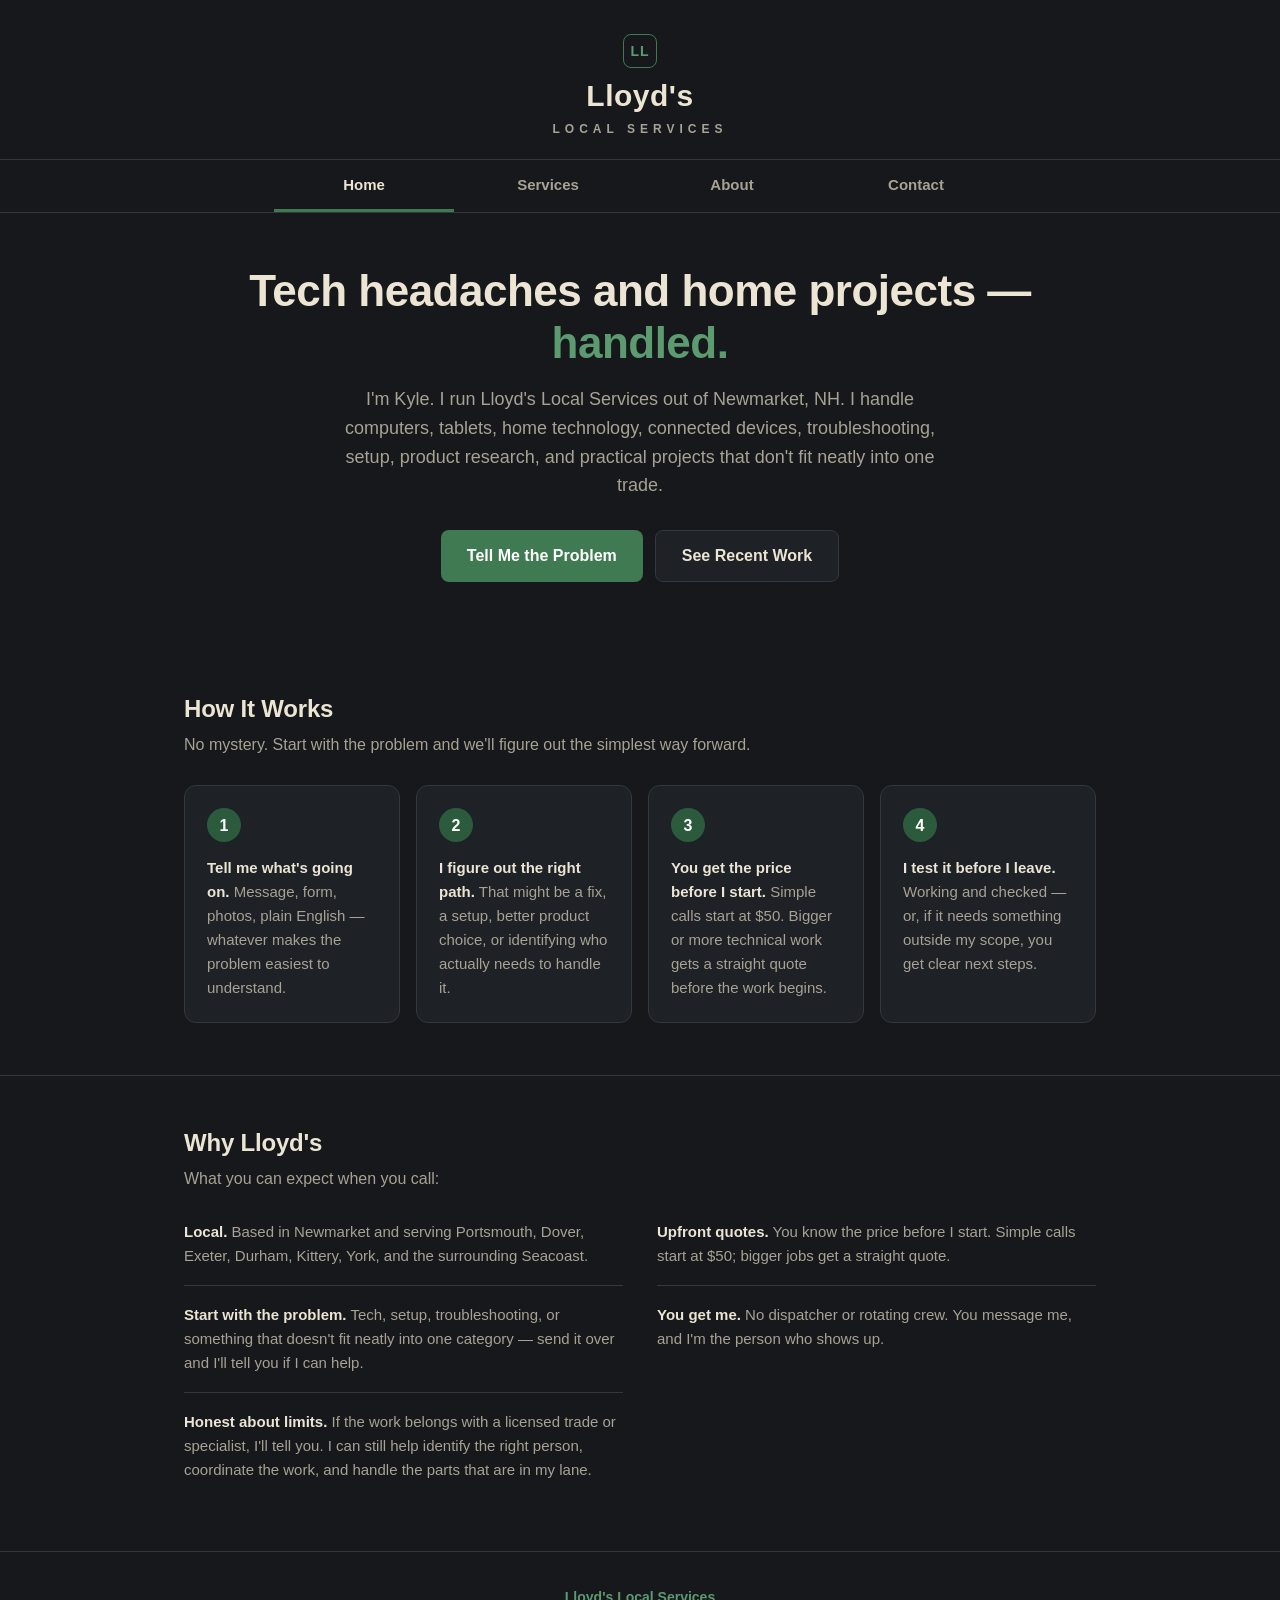
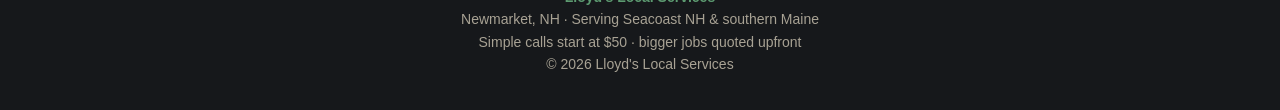
==== index.html @ d3fa4898 "Remove the Venmo pay button from the contact page. Replace the public Venmo link with a contact requ" ====
<!DOCTYPE html>
<html lang="en">
<head>
<meta charset="UTF-8">
<meta name="viewport" content="width=device-width, initial-scale=1.0">
<title>Lloyd's Local Services — Tech headaches and home projects, handled.</title>
<meta name="description" content="Lloyd's Local Services — home technology, smart home, troubleshooting, product research, project coordination, and selected assembly in Newmarket NH, Seacoast NH and southern Maine. Owner-operated. Straight quotes.">
<link rel="canonical" href="https://lloydslocalservices.com/">
<link rel="icon" type="image/svg+xml" href="/favicon.svg">
<link rel="icon" type="image/png" sizes="32x32" href="/favicon-32x32.png">
<link rel="icon" type="image/png" sizes="16x16" href="/favicon-16x16.png">
<link rel="apple-touch-icon" href="/apple-touch-icon.png">
<meta property="og:type" content="website">
<meta property="og:site_name" content="Lloyd's Local Services">
<meta property="og:title" content="Lloyd's Local Services — Tech headaches and home projects, handled.">
<meta property="og:description" content="Lloyd's Local Services — home technology, smart home, troubleshooting, product research, project coordination, and selected assembly in Newmarket NH, Seacoast NH and southern Maine. Owner-operated. Straight quotes.">
<meta property="og:url" content="https://lloydslocalservices.com/">
<meta property="og:image" content="https://lloydslocalservices.com/og-image.png">
<meta property="og:image:width" content="1200">
<meta property="og:image:height" content="630">
<meta property="og:image:alt" content="Lloyd's Local Services — Newmarket NH">
<meta name="twitter:card" content="summary_large_image">
<meta name="twitter:title" content="Lloyd's Local Services — Tech headaches and home projects, handled.">
<meta name="twitter:description" content="Lloyd's Local Services — home technology, smart home, troubleshooting, product research, project coordination, and selected assembly in Newmarket NH, Seacoast NH and southern Maine. Owner-operated. Straight quotes.">
<meta name="twitter:image" content="https://lloydslocalservices.com/og-image.png">
<meta name="theme-color" content="#16181b">

<style>
  :root{
    --bg:#16181b;
    --bg2:#1e2126;
    --card:#23272d;
    --line:#33383f;
    --input-line:#626a73;
    --ivory:#ece5d3;
    --muted:#a8a294;
    --green:#3f7a52;

    --green-dk:#2c5a3c;
    --green-lt:#5c9a70;
    --green-tx:#82bd90;
  }
  *{box-sizing:border-box;margin:0;padding:0}
  html{scroll-behavior:smooth}
  body{background:var(--bg);color:var(--ivory);font-family:-apple-system,BlinkMacSystemFont,"Segoe UI",Roboto,Helvetica,Arial,sans-serif;line-height:1.6;-webkit-font-smoothing:antialiased}
  .wrap{max-width:960px;margin:0 auto;padding:0 24px}

  /* wordmark */
  .wordmark{text-align:center;padding:34px 0 20px}
  .wordmark .ll{display:inline-flex;align-items:center;justify-content:center;width:34px;height:34px;border:1.5px solid var(--green);border-radius:8px;color:var(--green-lt);font-weight:800;font-size:14px;letter-spacing:1px;margin-bottom:10px}
  .wordmark h1{font-size:30px;letter-spacing:.5px;font-weight:800;line-height:1.2}
  .wordmark .sub{font-size:12px;letter-spacing:5px;color:var(--muted);font-weight:600;margin-top:6px}

  /* tabs */
  .tabbar{position:sticky;top:0;z-index:20;background:var(--bg);border-top:1px solid var(--line);border-bottom:1px solid var(--line)}
  .tabbar .wrap{display:flex;gap:4px;justify-content:center}
  .tab{flex:1;max-width:180px;min-height:52px;background:none;border:none;color:var(--muted);font-family:inherit;font-size:15px;font-weight:700;padding:13px 8px;cursor:pointer;border-bottom:3px solid transparent}
  .tab:hover{color:var(--ivory)}
  .tab[aria-selected="true"]{color:var(--ivory);border-bottom-color:var(--green)}
  .tab:focus-visible{outline:2px solid var(--green-lt);outline-offset:-2px}
  .tabpanel{display:none}
  .tabpanel.active{display:block;animation:fadein .18s ease}
  @keyframes fadein{from{opacity:0}to{opacity:1}}

  section{padding:52px 0}
  section+section{border-top:1px solid var(--line)}

  /* hero */
  .hero{text-align:center;padding:52px 0 60px}
  .hero h2{font-size:clamp(30px,5vw,44px);font-weight:800;line-height:1.18;margin-bottom:16px;letter-spacing:-.5px}
  .hero h2 .accent{color:var(--green-lt)}
  .hero p.lede{font-size:18px;color:var(--muted);max-width:620px;margin:0 auto 30px}
  .btnrow{display:flex;gap:12px;justify-content:center;flex-wrap:wrap}
  .btn{display:inline-flex;align-items:center;justify-content:center;min-height:48px;padding:12px 26px;border-radius:8px;font-weight:700;font-size:16px;text-decoration:none;transition:transform .12s ease,background .12s ease,border-color .12s ease}
  .btn:active{transform:scale(.98)}
  .btn-primary{background:var(--green);color:#fff}
  .btn-primary:hover{background:var(--green-dk)}
  .btn-ghost{border:1px solid var(--line);color:var(--ivory);background:var(--bg2)}
  .btn-ghost:hover{border-color:var(--green)}

  .sec{font-size:24px;font-weight:800;line-height:1.25;margin-bottom:8px;letter-spacing:-.2px}
  p.secsub{color:var(--muted);margin-bottom:28px;max-width:660px}

  /* service cards */
  .cards{display:grid;grid-template-columns:1fr 1fr;gap:18px}
  .card{background:var(--card);border:1px solid var(--line);border-radius:12px;padding:26px}
  .card h3{font-size:19px;line-height:1.3;margin-bottom:9px}
  .card p{font-size:15px;color:var(--muted)}
  .card p strong{color:var(--ivory);font-weight:600}
  .card .fine{font-size:13px;margin-top:12px;color:var(--green-tx)}

  /* process */
  .steps{display:grid;grid-template-columns:repeat(4,1fr);gap:16px;counter-reset:step}
  .step{background:var(--bg2);border:1px solid var(--line);border-radius:12px;padding:22px}
  .step::before{counter-increment:step;content:counter(step);display:flex;align-items:center;justify-content:center;width:34px;height:34px;border-radius:50%;background:var(--green-dk);color:#fff;font-weight:800;font-size:16px;margin-bottom:14px}
  .step p{font-size:15px;color:var(--muted)}
  .step p strong{color:var(--ivory)}

  /* why */
  .principles{list-style:none;display:grid;grid-template-columns:1fr 1fr;column-gap:34px}
  .principles li{border-top:1px solid var(--line);padding:17px 0;color:var(--muted);font-size:15px}
  .principles li:nth-child(-n+2){border-top:0;padding-top:0}
  .principles strong{color:var(--ivory);font-weight:700}

  /* about + work */
  .about{max-width:760px}
  .about p{color:var(--muted);font-size:17px;max-width:700px;margin-bottom:18px}
  .about p:last-child{margin-bottom:0}
  .about p strong{color:var(--ivory)}
  .work-grid{display:grid;grid-template-columns:1fr 1fr;gap:16px}
  .work-card{background:var(--bg2);border:1px solid var(--line);border-radius:10px;padding:20px}
  .work-meta{font-size:11px;font-weight:700;letter-spacing:1.2px;text-transform:uppercase;color:var(--green-tx);margin-bottom:7px}
  .work-card h4{font-size:17px;line-height:1.3;margin-bottom:6px}
  .work-card p{font-size:14px;color:var(--muted)}

  /* contact */
  .contact{max-width:760px;background:var(--bg2);border:1px solid var(--line);border-radius:14px;padding:34px 28px;margin:8px auto 0}
  .contact .sec{font-size:26px}
  .thanks{display:none;background:var(--green-dk);border-radius:10px;padding:18px 22px;margin-top:24px;font-size:16px}
  .thanks.show{display:block}
  form{display:grid;gap:15px;margin-top:24px}
  label{display:inline-block;font-size:14px;font-weight:600;color:var(--muted);margin-bottom:5px}
  input,textarea,select{background:var(--bg);border:1px solid var(--input-line);border-radius:8px;color:var(--ivory);padding:13px 15px;font-size:16px;width:100%;font-family:inherit}
  input:focus-visible,textarea:focus-visible,select:focus-visible{outline:2px solid var(--green-lt);outline-offset:2px;border-color:var(--green)}
  .btn:focus-visible{outline:2px solid var(--green-lt);outline-offset:3px}
  .btn-primary:focus-visible,.submit:focus-visible{outline:2px solid #fff;outline-offset:3px}
  textarea{min-height:124px;resize:vertical}
  .two{display:grid;grid-template-columns:1fr 1fr;gap:14px}
  .submit{min-height:50px;background:var(--green);color:#fff;border:none;border-radius:8px;padding:14px 18px;font-size:17px;font-weight:800;cursor:pointer;font-family:inherit}
  .submit:hover{background:var(--green-dk)}
  .submit:disabled{opacity:.6;cursor:wait}
  .payrow{margin-top:28px;padding-top:24px;border-top:1px solid var(--line);text-align:center}
  .payrow p{color:var(--muted);font-size:15px;margin-bottom:14px}

  footer{text-align:center;padding:34px 20px;color:var(--muted);font-size:14px;border-top:1px solid var(--line)}
  footer .fmark{color:var(--green-lt);font-weight:800}

  @media(max-width:820px){
    .steps{grid-template-columns:1fr 1fr}
  }
  @media(max-width:640px){
    .wrap{padding:0 16px}
    .wordmark{padding:28px 0 16px}
    .wordmark h1{font-size:28px}
    .tab{min-height:48px;font-size:14px;padding:11px 5px}
    section{padding:40px 0}
    .hero{padding:40px 0 48px}
    .hero h2{font-size:clamp(28px,8vw,34px);letter-spacing:-.35px}
    .hero p.lede{font-size:16px;margin-bottom:26px}
    .sec{font-size:22px}
    p.secsub{margin-bottom:22px}
    .cards,.work-grid{grid-template-columns:1fr}
    .card{padding:20px}
    .principles{grid-template-columns:1fr}
    .principles li,.principles li:nth-child(-n+2){border-top:1px solid var(--line);padding:15px 0}
    .principles li:first-child{border-top:0;padding-top:0}
    .about p{font-size:16px}
    .contact{padding:24px 18px;border-radius:12px}
    .contact .sec{font-size:23px}
    footer{padding:30px 16px}
  }
  @media(max-width:560px){
    .steps,.two{grid-template-columns:1fr}
  }
  @media(max-width:480px){
    .btnrow{gap:10px}
    .btnrow .btn{width:100%;max-width:340px}
  }
  .route-anchor{display:block;position:relative;top:-64px;height:0;visibility:hidden}

  @media (prefers-reduced-motion:reduce){
    html{scroll-behavior:auto}
    .btn,.submit,.tabpanel.active{transition:none;animation:none}
  }
</style>
<noscript>
<style>
  /* no-JS fallback */
  .tabbar{display:none}
  .tabpanel{display:block!important}
  .tabpanel + .tabpanel{border-top:1px solid var(--line)}
</style>
</noscript>
</head>
<body>

<!-- wordmark -->
<div class="wrap">
  <div class="wordmark">
    <div class="ll">LL</div>
    <h1>Lloyd's</h1>
    <div class="sub">LOCAL SERVICES</div>
  </div>
</div>

<!-- tab bar -->
<nav class="tabbar" aria-label="Site sections">
  <div class="wrap" role="tablist">
    <button class="tab" role="tab" id="tab-home" aria-controls="panel-home" tabindex="0" data-tab="home" aria-selected="true">Home</button>
    <button class="tab" role="tab" id="tab-services" aria-controls="panel-services" tabindex="-1" data-tab="services" aria-selected="false">Services</button>
    <button class="tab" role="tab" id="tab-about" aria-controls="panel-about" tabindex="-1" data-tab="about" aria-selected="false">About</button>
    <button class="tab" role="tab" id="tab-contact" aria-controls="panel-contact" tabindex="-1" data-tab="contact" aria-selected="false">Contact</button>
  </div>
</nav>

<main id="main-content">
<!-- ============ HOME ============ -->
<div class="tabpanel active" id="panel-home" role="tabpanel" aria-labelledby="tab-home">
  <span id="home" class="route-anchor" aria-hidden="true"></span>
  <div class="wrap">
    <div class="hero">
      <h2>Tech headaches and home projects — <span class="accent">handled.</span></h2>
      <p class="lede">I'm Kyle. I run Lloyd's Local Services out of Newmarket, NH. I handle computers, tablets, home technology, connected devices, troubleshooting, setup, product research, and practical projects that don't fit neatly into one trade.</p>
      <div class="btnrow">
        <a class="btn btn-primary" href="#contact">Tell Me the Problem</a>
        <a class="btn btn-ghost" href="#work">See Recent Work</a>
      </div>
    </div>
  </div>

  <section>
    <div class="wrap">
      <h3 class="sec">How It Works</h3>
      <p class="secsub">No mystery. Start with the problem and we'll figure out the simplest way forward.</p>
      <div class="steps">
        <div class="step"><p><strong>Tell me what's going on.</strong> Message, form, photos, plain English — whatever makes the problem easiest to understand.</p></div>
        <div class="step"><p><strong>I figure out the right path.</strong> That might be a fix, a setup, better product choice, or identifying who actually needs to handle it.</p></div>
        <div class="step"><p><strong>You get the price before I start.</strong> Simple calls start at $50. Bigger or more technical work gets a straight quote before the work begins.</p></div>
        <div class="step"><p><strong>I test it before I leave.</strong> Working and checked — or, if it needs something outside my scope, you get clear next steps.</p></div>
      </div>
    </div>
  </section>

  <section>
    <div class="wrap">
      <h3 class="sec">Why Lloyd's</h3>
      <p class="secsub">What you can expect when you call:</p>
      <ul class="principles">
        <li><strong>Local.</strong> Based in Newmarket and serving Portsmouth, Dover, Exeter, Durham, Kittery, York, and the surrounding Seacoast.</li>
        <li><strong>Upfront quotes.</strong> You know the price before I start. Simple calls start at $50; bigger jobs get a straight quote.</li>
        <li><strong>Start with the problem.</strong> Tech, setup, troubleshooting, or something that doesn't fit neatly into one category — send it over and I'll tell you if I can help.</li>
        <li><strong>You get me.</strong> No dispatcher or rotating crew. You message me, and I'm the person who shows up.</li>
        <li><strong>Honest about limits.</strong> If the work belongs with a licensed trade or specialist, I'll tell you. I can still help identify the right person, coordinate the work, and handle the parts that are in my lane.</li>
      </ul>
    </div>
  </section>
</div>

<!-- ============ SERVICES ============ -->
<div class="tabpanel" id="panel-services" role="tabpanel" aria-labelledby="tab-services">
  <span id="services" class="route-anchor" aria-hidden="true"></span>
  <section>
    <div class="wrap">
      <h2 class="sec">What I Help With</h2>
      <p class="secsub">Home technology, smart home, troubleshooting, research, and project coordination come first. I also take on selected assembly and practical setup work when it makes sense.</p>
      <div class="cards">
        <div class="card">
          <h3>Technology Help &amp; Setup</h3>
          <p>TVs and streaming, remotes, Alexa and smart assistants, Wi-Fi, printers, phones, computers, tablets, and getting devices to work together. <strong>Setup, troubleshooting, and clear explanation without turning it into a bigger project than it needs to be.</strong></p>
        </div>
        <div class="card">
          <h3>Smart Home &amp; Connected Devices</h3>
          <p>Ring and Blink cameras and doorbells, smart plugs, speakers, and connected devices — product selection, setup, configuration, troubleshooting, and getting the system working together. <strong>If the project needs licensed electrical work, I'll say so and can help coordinate it.</strong></p>
        </div>
        <div class="card">
          <h3>Troubleshooting, Research &amp; Coordination</h3>
          <p>When the answer isn't obvious, I can help identify the problem, compare devices and products, verify compatibility, find the right vendor or program, and keep the project moving. <strong>If it needs a specialist, I can help source and coordinate the next step.</strong></p>
        </div>
        <div class="card">
          <h3>Assembly &amp; Practical Home Setup</h3>
          <p>Furniture, freestanding shelves and storage, equipment setup, and getting new gear out of the box and usable. <strong>I still take on selected hands-on jobs that fit my scope and schedule.</strong></p>
          <p class="fine">No permanent wall mounting.</p>
        </div>
      </div>
    </div>
  </section>
</div>

<!-- ============ ABOUT ============ -->
<div class="tabpanel" id="panel-about" role="tabpanel" aria-labelledby="tab-about">
  <span id="about" class="route-anchor" aria-hidden="true"></span>
  <section>
    <div class="wrap about">
      <h2 class="sec">About Kyle</h2>
      <p>I'm <strong>Kyle</strong>. I live in Newmarket and run Lloyd's Local Services myself. If you message the business, you're talking to me. If I take the job, I'm the one who shows up.</p>
      <p>Before LLS, I spent eight years commercial fishing in New England, including offshore lobster, gillnet, and groundfish dragger work. It was hands-on work around equipment, long days, and problems that had to be figured out with what you had.</p>
      <p>That background carries over well to what I do now: understand the problem, use the right tools, and get the job handled without making it more complicated than it needs to be.</p>
      <p>Technology is part of the work every day: customer communication, documentation, photos, research, product selection, troubleshooting, website work, and project coordination.</p>
      <p>I don't pretend to do work that belongs with a licensed trade. If that's what you need, I'll tell you. I can still help figure out who you need, find the right person, coordinate the work, and handle the parts that are in my lane.</p>
    </div>
  </section>

  <section>
    <div class="wrap">
      <h3 class="sec" id="work" tabindex="-1">Recent Work</h3>
      <p class="secsub">A few real examples, with technology, troubleshooting, research, and coordination first:</p>
      <div class="work-grid">
        <article class="work-card">
          <div class="work-meta">Portsmouth · Smart home</div>
          <h4>Ring setup</h4>
          <p>Set up a Ring doorbell and chime with additional spotlight-camera equipment for a local client.</p>
        </article>
        <article class="work-card">
          <div class="work-meta">Home tech</div>
          <h4>Printer rescue</h4>
          <p>Troubleshot a home printer problem and restored normal printing.</p>
        </article>
        <article class="work-card">
          <div class="work-meta">Technology · Coaching</div>
          <h4>Chromebook setup and help</h4>
          <p>Helped a local client get comfortable with a Chromebook, including setup and one-on-one guidance.</p>
        </article>
        <article class="work-card">
          <div class="work-meta">Durham · Research + coordination</div>
          <h4>Household project support</h4>
          <p>Product research, technology, vendor sourcing, resource navigation, project coordination, and follow-through for a local Durham resident.</p>
        </article>
        <article class="work-card">
          <div class="work-meta">Vehicle · Troubleshooting</div>
          <h4>Fuse diagnosis and repair</h4>
          <p>Diagnosed and repaired a vehicle fuse issue using circuit testing instead of guessing at parts.</p>
        </article>
        <article class="work-card">
          <div class="work-meta">Portsmouth · Assembly</div>
          <h4>Kitchen island assembly</h4>
          <p>Assembled a large rolling kitchen island with storage, drawers, a drop-leaf worktop, and casters.</p>
        </article>
      </div>
    </div>
  </section>
</div>

<!-- ============ CONTACT ============ -->
<div class="tabpanel" id="panel-contact" role="tabpanel" aria-labelledby="tab-contact">
  <span id="contact" class="route-anchor" aria-hidden="true"></span>
  <section>
    <div class="wrap">
      <div class="contact" id="contact-box">
        <h2 class="sec">Need something fixed, installed, or figured out?</h2>
        <p class="secsub">Tell me what's going on. I'll tell you straight whether it looks like something I can handle and what the next step is. You'll get a quote before work starts.</p>
        <div class="thanks" id="thanks" role="status">Thanks — your message is on its way. I reply to every message personally, usually within a day.</div>
        <!-- Form backend: FormSubmit (free, no account). Recipient is activated and the public form uses FormSubmit's tokenized endpoint so the destination email is not exposed in page source. FormSubmit's default CAPTCHA remains enabled. -->
        <form id="quote-form" action="https://formsubmit.co/0d410c815b7b36e7825805336ebadf8a" method="POST" enctype="multipart/form-data">
          <input type="hidden" name="_subject" value="New LLS job request">
          <input type="hidden" name="_template" value="table">
          <input type="hidden" name="_next" value="https://lloydslocalservices.com/#thanks">
          <input type="text" name="_honey" style="display:none" tabindex="-1" autocomplete="off">
          <div class="two">
            <div>
              <label for="f-name">Name</label>
              <input id="f-name" name="name" type="text" required autocomplete="name">
            </div>
            <div>
              <label for="f-contact">Phone or Email</label>
              <input id="f-contact" name="contact" type="text" required>
            </div>
          </div>
          <div>
            <label for="f-town">Town</label>
            <input id="f-town" name="town" type="text" required placeholder="e.g. Portsmouth, Dover, Kittery…">
          </div>
          <div>
            <label for="f-msg">What do you need help with?</label>
            <textarea id="f-msg" name="message" required placeholder="The more detail the better — what's broken, what's in the box, what's driving you nuts."></textarea>
          </div>
          <div>
            <label for="f-photo">Photos <span style="font-weight:400">(optional — helps me quote accurately)</span></label>
            <input id="f-photo" name="photos" type="file" accept="image/*" multiple aria-describedby="form-privacy">
          </div>
          <button class="submit" type="submit" id="send-btn">Send Kyle the Problem</button>
          <p id="form-privacy" style="font-size:13px;color:var(--muted);text-align:center;margin-top:4px">Processed by FormSubmit and delivered to my inbox. No account or mailing list. Photos optional — 10 MB total. Don’t send passwords or sensitive information.</p>
        </form>
        <div class="payrow">
          <p>Already have a quote? Pay your deposit or invoice here.</p>
          <a class="btn btn-ghost" href="#contact">Request an invoice</a>
        </div>
      </div>
    </div>
  </section>
</div>

</main>

<footer>
  <div class="fmark">Lloyd's Local Services</div>
  Newmarket, NH · Serving Seacoast NH &amp; southern Maine<br>
  Simple calls start at $50 · bigger jobs quoted upfront<br>
  © 2026 Lloyd's Local Services
</footer>

<script>
(function(){
  var tabs = document.querySelectorAll('.tab');
  var panels = {
    home: document.getElementById('panel-home'),
    services: document.getElementById('panel-services'),
    about: document.getElementById('panel-about'),
    contact: document.getElementById('panel-contact')
  };
  function activate(name, push){
    if(!Object.prototype.hasOwnProperty.call(panels, name)) name = 'home';
    for(var k in panels){
      panels[k].classList.toggle('active', k === name);
    }
    tabs.forEach(function(t){
      var selected = t.dataset.tab === name;
      t.setAttribute('aria-selected', selected ? 'true' : 'false');
      t.tabIndex = selected ? 0 : -1;
    });
    if(push !== false && location.hash !== '#' + name){
      history.pushState(null, '', '#' + name);
    }
    window.scrollTo(0, 0);
    document.getElementById('thanks').classList.toggle('show', name === 'contact' && location.hash === '#thanks');
  }
  tabs.forEach(function(t, index){
    t.addEventListener('click', function(){ activate(t.dataset.tab); });
    t.addEventListener('keydown', function(event){
      var next;
      if(event.key === 'ArrowRight') next = (index + 1) % tabs.length;
      else if(event.key === 'ArrowLeft') next = (index + tabs.length - 1) % tabs.length;
      else if(event.key === 'Home') next = 0;
      else if(event.key === 'End') next = tabs.length - 1;
      else return;
      event.preventDefault();
      activate(tabs[next].dataset.tab);
      tabs[next].focus();
    });
  });
  function showWork(push){
    activate('about', false);
    if(push !== false && location.hash !== '#work'){
      history.pushState(null, '', '#work');
    }
    var work = document.getElementById('work');
    if(work){
      work.scrollIntoView({block:'start'});
      work.focus({preventScroll:true});
    }
  }
  document.querySelectorAll('a[href^="#"]').forEach(function(link){
    link.addEventListener('click', function(event){
      var name = link.getAttribute('href').slice(1);
      if(name === 'work'){
        event.preventDefault();
        showWork(true);
        return;
      }
      if(!Object.prototype.hasOwnProperty.call(panels, name)) return;
      event.preventDefault();
      activate(name);
      tabs.forEach(function(t){ if(t.dataset.tab === name) t.focus(); });
    });
  });
  function fromHash(){
    var h = location.hash.slice(1);
    if(h === 'work'){
      showWork(false);
      return;
    }
    activate(h === 'thanks' ? 'contact' : (h || 'home'), false);
  }
  window.addEventListener('hashchange', fromHash);
  window.addEventListener('popstate', fromHash);
  fromHash();

  var form = document.getElementById('quote-form');
  var photo = document.getElementById('f-photo');
  var btn = document.getElementById('send-btn');
  photo.addEventListener('change', function(){
    var total = Array.prototype.reduce.call(photo.files, function(sum, file){ return sum + file.size; }, 0);
    photo.setCustomValidity(total > 10000000 ? 'Please choose photos totaling 10 MB or less.' : '');
    if(total > 10000000) photo.reportValidity();
  });
  form.addEventListener('submit', function(){
    btn.disabled = true;
    btn.textContent = 'Sending…';
  });
  window.addEventListener('pageshow', function(){
    btn.disabled = false;
    btn.textContent = 'Send Kyle the Problem';
  });
})();
</script>

</body>
</html>
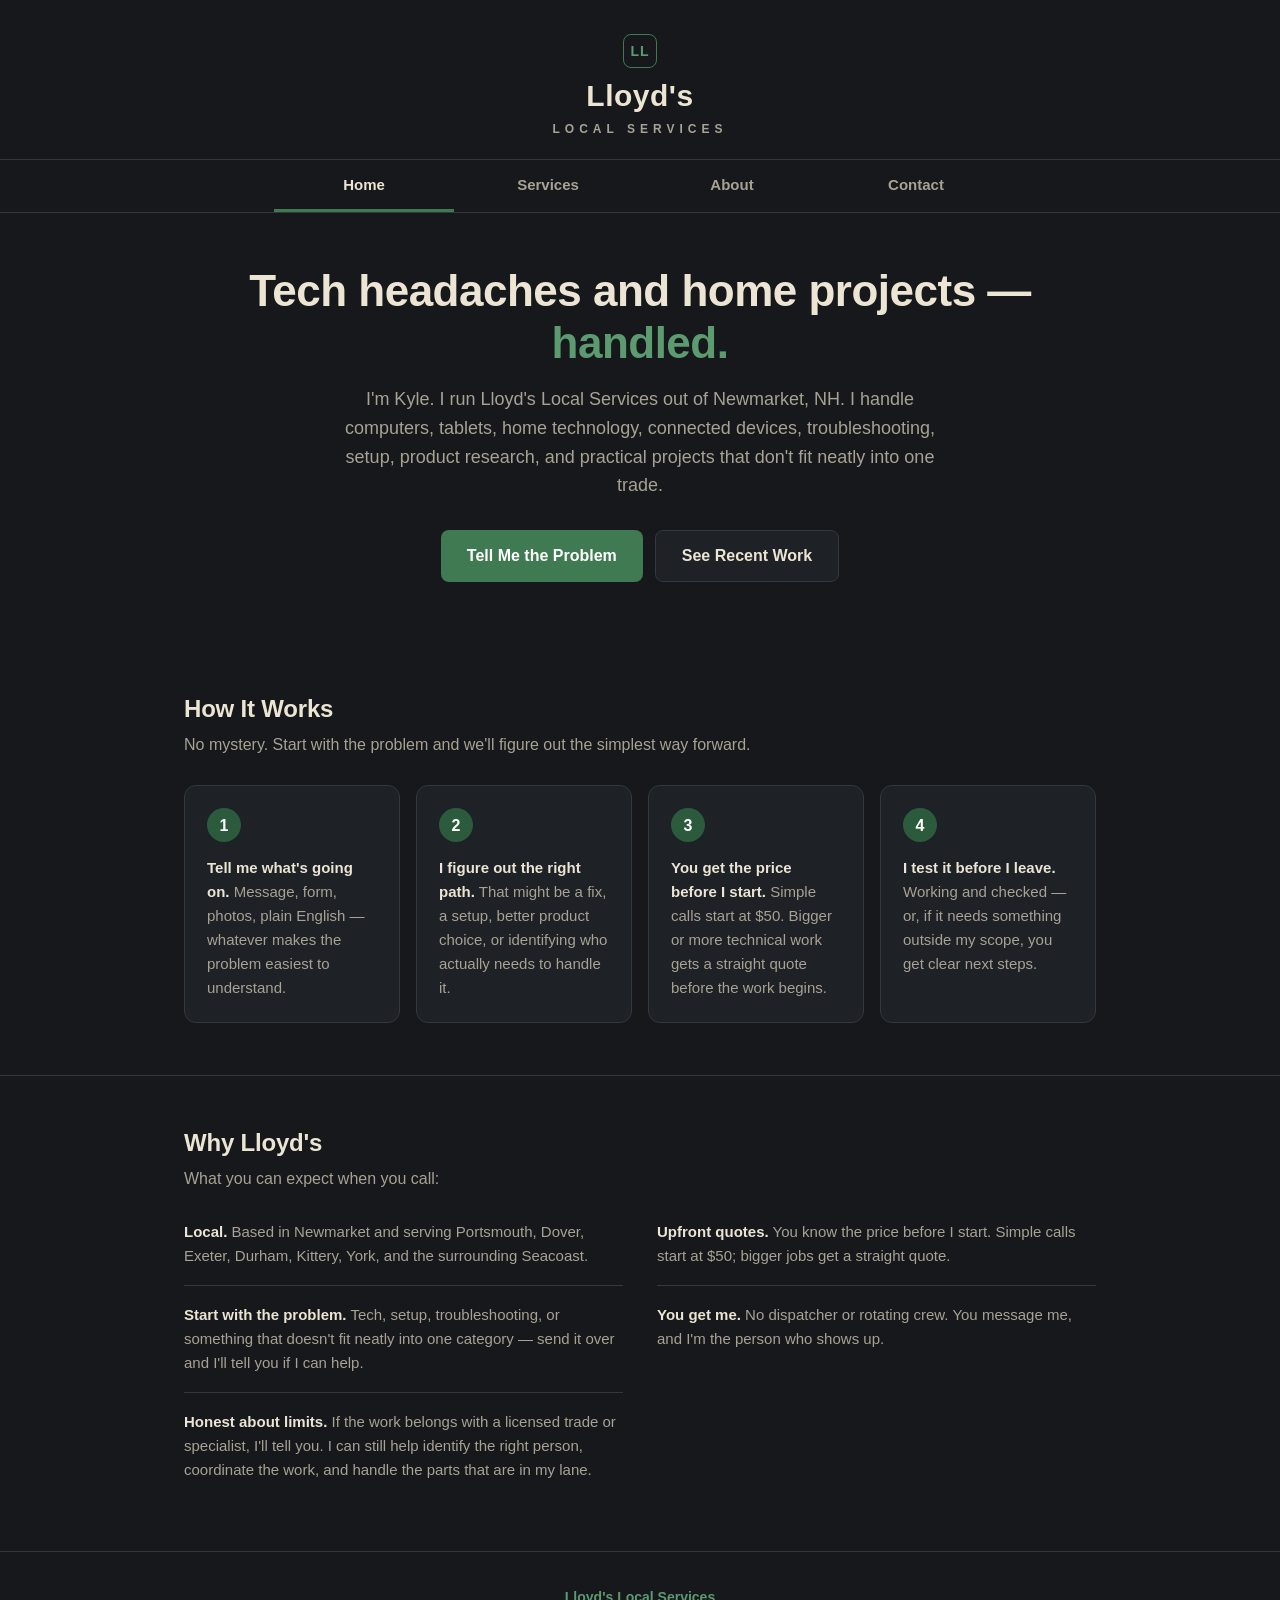
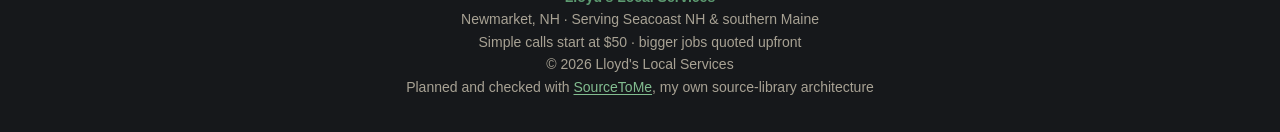
==== commit 5f648c76: "Add SourceToMe credit line to the site footer. Co-authored-by: kylelloyd63-star <kylelloyd63-star@us" ====
--- a/index.html
+++ b/index.html
@@ -134,6 +134,8 @@
 
   footer{text-align:center;padding:34px 20px;color:var(--muted);font-size:14px;border-top:1px solid var(--line)}
   footer .fmark{color:var(--green-lt);font-weight:800}
+  footer a{color:var(--green-tx);text-underline-offset:2px}
+  footer a:focus-visible{outline:2px solid var(--green-lt);outline-offset:2px}
 
   @media(max-width:820px){
     .steps{grid-template-columns:1fr 1fr}
@@ -385,7 +387,8 @@
   <div class="fmark">Lloyd's Local Services</div>
   Newmarket, NH · Serving Seacoast NH &amp; southern Maine<br>
   Simple calls start at $50 · bigger jobs quoted upfront<br>
-  © 2026 Lloyd's Local Services
+  © 2026 Lloyd's Local Services<br>
+  Planned and checked with <a href="https://apps.microsoft.com/detail/9PKTGLS0P5KZ" rel="noopener" target="_blank">SourceToMe</a>, my own source&#8209;library architecture
 </footer>
 
 <script>
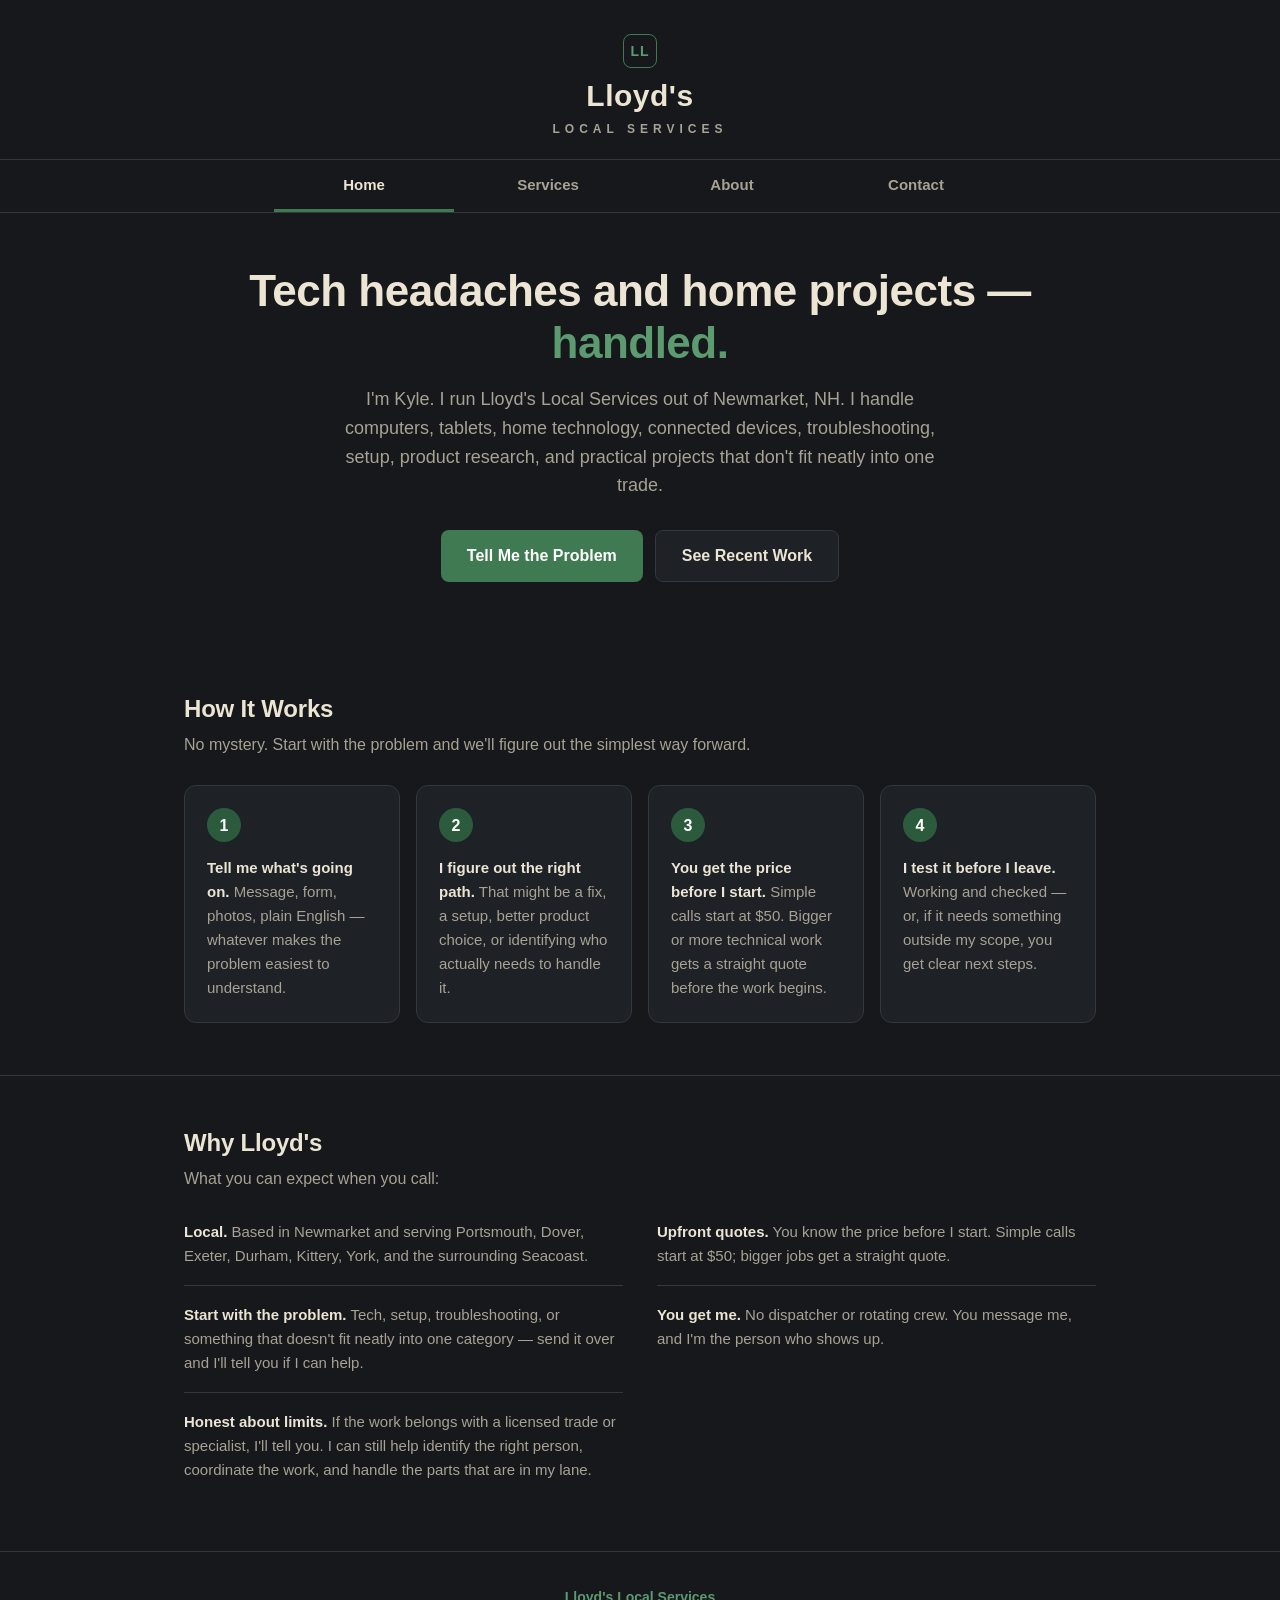
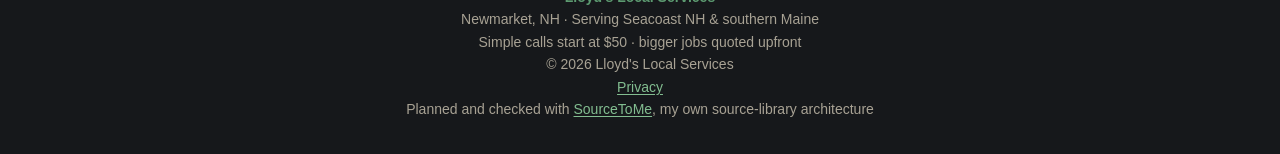
==== commit e9f9f32a: "fix: correct the payment row and add a privacy notice The contact panel no longer implies this websi" ====
--- a/index.html
+++ b/index.html
@@ -4,7 +4,7 @@
 <meta charset="UTF-8">
 <meta name="viewport" content="width=device-width, initial-scale=1.0">
 <title>Lloyd's Local Services — Tech headaches and home projects, handled.</title>
-<meta name="description" content="Lloyd's Local Services — home technology, smart home, troubleshooting, product research, project coordination, and selected assembly in Newmarket NH, Seacoast NH and southern Maine. Owner-operated. Straight quotes.">
+<meta name="description" content="Lloyd's Local Services — home technology, smart home, troubleshooting, photo archive consolidation and enhancement, product research, and project coordination in Newmarket NH, Seacoast NH and southern Maine. Owner-operated. Straight quotes.">
 <link rel="canonical" href="https://lloydslocalservices.com/">
 <link rel="icon" type="image/svg+xml" href="/favicon.svg">
 <link rel="icon" type="image/png" sizes="32x32" href="/favicon-32x32.png">
@@ -24,6 +24,66 @@
 <meta name="twitter:description" content="Lloyd's Local Services — home technology, smart home, troubleshooting, product research, project coordination, and selected assembly in Newmarket NH, Seacoast NH and southern Maine. Owner-operated. Straight quotes.">
 <meta name="twitter:image" content="https://lloydslocalservices.com/og-image.png">
 <meta name="theme-color" content="#16181b">
+<script type="application/ld+json">
+{
+  "@context": "https://schema.org",
+  "@type": "LocalBusiness",
+  "name": "Lloyd's Local Services",
+  "url": "https://lloydslocalservices.com/",
+  "description": "Lloyd's Local Services — home technology, smart home, troubleshooting, product research, project coordination, and selected assembly in Newmarket NH, Seacoast NH and southern Maine. Owner-operated. Straight quotes.",
+  "image": "https://lloydslocalservices.com/og-image.png",
+  "logo": "https://lloydslocalservices.com/apple-touch-icon.png",
+  "areaServed": [
+    {
+      "@type": "City",
+      "name": "Newmarket",
+      "containedInPlace": { "@type": "State", "name": "New Hampshire" }
+    },
+    {
+      "@type": "City",
+      "name": "Portsmouth",
+      "containedInPlace": { "@type": "State", "name": "New Hampshire" }
+    },
+    {
+      "@type": "City",
+      "name": "Dover",
+      "containedInPlace": { "@type": "State", "name": "New Hampshire" }
+    },
+    {
+      "@type": "City",
+      "name": "Exeter",
+      "containedInPlace": { "@type": "State", "name": "New Hampshire" }
+    },
+    {
+      "@type": "City",
+      "name": "Durham",
+      "containedInPlace": { "@type": "State", "name": "New Hampshire" }
+    },
+    {
+      "@type": "City",
+      "name": "Kittery",
+      "containedInPlace": { "@type": "State", "name": "Maine" }
+    },
+    {
+      "@type": "City",
+      "name": "York",
+      "containedInPlace": { "@type": "State", "name": "Maine" }
+    },
+    "Seacoast NH",
+    "southern Maine"
+  ],
+  "priceRange": "Simple calls start at $50",
+  "makesOffer": {
+    "@type": "Offer",
+    "description": "Simple calls start at $50. Bigger or more technical work gets a straight quote before the work begins.",
+    "priceSpecification": {
+      "@type": "PriceSpecification",
+      "minPrice": 50,
+      "priceCurrency": "USD"
+    }
+  }
+}
+</script>
 
 <style>
   :root{
@@ -46,9 +106,10 @@
   .wrap{max-width:960px;margin:0 auto;padding:0 24px}
 
   /* wordmark */
-  .wordmark{text-align:center;padding:34px 0 20px}
+  .wordmark{text-align:center;padding:34px 0 20px;position:relative}
   .wordmark .ll{display:inline-flex;align-items:center;justify-content:center;width:34px;height:34px;border:1.5px solid var(--green);border-radius:8px;color:var(--green-lt);font-weight:800;font-size:14px;letter-spacing:1px;margin-bottom:10px}
   .wordmark h1{font-size:30px;letter-spacing:.5px;font-weight:800;line-height:1.2}
+  .sr-only{position:absolute;width:1px;height:1px;padding:0;margin:-1px;overflow:hidden;clip:rect(0,0,0,0);clip-path:inset(50%);white-space:nowrap;border:0}
   .wordmark .sub{font-size:12px;letter-spacing:5px;color:var(--muted);font-weight:600;margin-top:6px}
 
   /* tabs */
@@ -190,8 +251,8 @@
 <div class="wrap">
   <div class="wordmark">
     <div class="ll">LL</div>
-    <h1>Lloyd's</h1>
-    <div class="sub">LOCAL SERVICES</div>
+    <h1>Lloyd's<span class="sr-only"> Local Services, tech help in Newmarket &amp; the Seacoast NH</span></h1>
+    <div class="sub" aria-hidden="true">LOCAL SERVICES</div>
   </div>
 </div>
 
@@ -254,7 +315,7 @@
   <section>
     <div class="wrap">
       <h2 class="sec">What I Help With</h2>
-      <p class="secsub">Home technology, smart home, troubleshooting, research, and project coordination come first. I also take on selected assembly and practical setup work when it makes sense.</p>
+      <p class="secsub">Home technology, smart home, troubleshooting, research, and project coordination come first.</p>
       <div class="cards">
         <div class="card">
           <h3>Technology Help &amp; Setup</h3>
@@ -269,9 +330,13 @@
           <p>When the answer isn't obvious, I can help identify the problem, compare devices and products, verify compatibility, find the right vendor or program, and keep the project moving. <strong>If it needs a specialist, I can help source and coordinate the next step.</strong></p>
         </div>
         <div class="card">
-          <h3>Assembly &amp; Practical Home Setup</h3>
-          <p>Furniture, freestanding shelves and storage, equipment setup, and getting new gear out of the box and usable. <strong>I still take on selected hands-on jobs that fit my scope and schedule.</strong></p>
-          <p class="fine">No permanent wall mounting.</p>
+          <h3>Photo Archives, Consolidation &amp; Enhancement</h3>
+          <p>Photos scattered across old laptops, drives, phones, iCloud, and Google Photos? I pull everything into <strong>one searchable archive — done fully offline, locally, so your photos are never uploaded anywhere.</strong> Duplicates are found and mapped before anything is removed, faded or dark photos get an enhanced copy with the original always kept, and old videos are made playable again. You get it back on one drive, no install needed — just open it and search in plain words. <strong>Recent job: 8,500+ photos and videos consolidated, 900+ enhanced, originals returned untouched.</strong></p>
+        </div>
+        <div class="card">
+          <h3>Websites for Small Businesses</h3>
+          <p>Hand-built websites with no builder subscription and no monthly fee — you own your site and your domain outright. One-page sites from $500, built fast and made to load clean on a phone. <strong>Website work runs through my studio, <a href="https://dripstaticstudios.com" rel="noopener" target="_blank">Drip Static Studios</a>.</strong></p>
+          <p>Recent build: <a href="https://dakotaskysporthorses.com" rel="noopener" target="_blank">Dakota Sky Sporthorses</a> — breeding, raising, training and selling quality sporthorses.</p>
         </div>
       </div>
     </div>
@@ -321,6 +386,11 @@
           <div class="work-meta">Vehicle · Troubleshooting</div>
           <h4>Fuse diagnosis and repair</h4>
           <p>Diagnosed and repaired a vehicle fuse issue using circuit testing instead of guessing at parts.</p>
+        </article>
+        <article class="work-card">
+          <div class="work-meta">Technology · Photo archive</div>
+          <h4>Photo archive consolidation</h4>
+          <p>Pulled 8,500+ photos and videos from laptops, drives, and cloud accounts into one searchable, fully offline archive — duplicates mapped, 900+ photos enhanced, 770+ videos made playable, originals untouched.</p>
         </article>
         <article class="work-card">
           <div class="work-meta">Portsmouth · Assembly</div>
@@ -370,11 +440,10 @@
             <input id="f-photo" name="photos" type="file" accept="image/*" multiple aria-describedby="form-privacy">
           </div>
           <button class="submit" type="submit" id="send-btn">Send Kyle the Problem</button>
-          <p id="form-privacy" style="font-size:13px;color:var(--muted);text-align:center;margin-top:4px">Processed by FormSubmit and delivered to my inbox. No account or mailing list. Photos optional — 10 MB total. Don’t send passwords or sensitive information.</p>
+          <p id="form-privacy" style="font-size:13px;color:var(--muted);text-align:center;margin-top:4px">Processed by FormSubmit and delivered to my inbox. No account or mailing list. Photos optional — 10 MB total. Don’t send passwords or sensitive information. <a href="/privacy.html">How I handle your info</a>.</p>
         </form>
         <div class="payrow">
-          <p>Already have a quote? Pay your deposit or invoice here.</p>
-          <a class="btn btn-ghost" href="#contact">Request an invoice</a>
+          <p>Already have a quote? Payment isn't taken on this website. I'll send your invoice to you directly once we've agreed on the job.</p>
         </div>
       </div>
     </div>
@@ -388,6 +457,7 @@
   Newmarket, NH · Serving Seacoast NH &amp; southern Maine<br>
   Simple calls start at $50 · bigger jobs quoted upfront<br>
   © 2026 Lloyd's Local Services<br>
+  <a href="/privacy.html">Privacy</a><br>
   Planned and checked with <a href="https://apps.microsoft.com/detail/9PKTGLS0P5KZ" rel="noopener" target="_blank">SourceToMe</a>, my own source&#8209;library architecture
 </footer>
 
